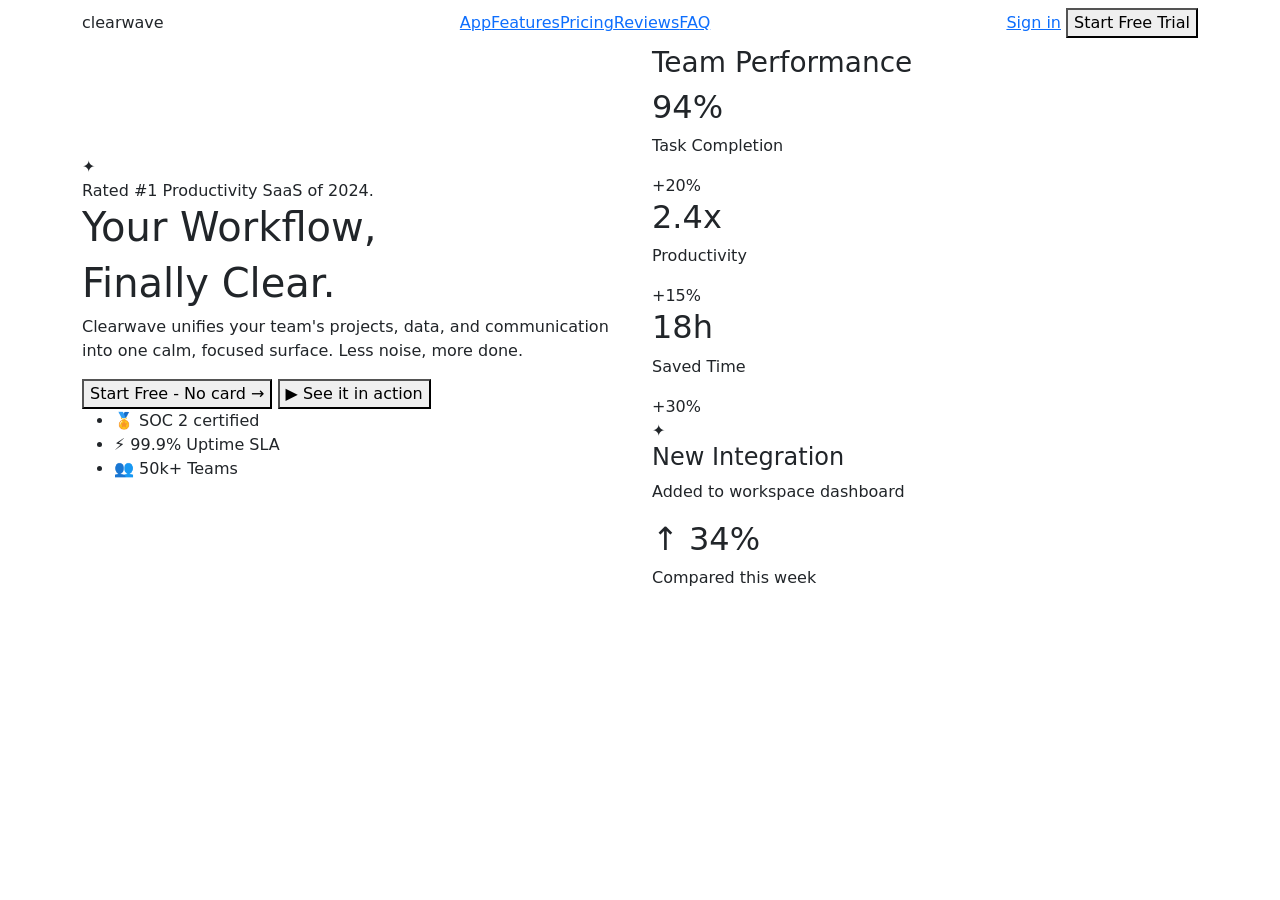
==== index.html @ 6c706d97 "des" ====
<!DOCTYPE html>
<html lang="en">
<head>
    <meta charset="UTF-8">
    <meta name="viewport" content="width=device-width, initial-scale=1.0">
    <link href="https://cdn.jsdelivr.net/npm/bootstrap@5.3.3/dist/css/bootstrap.min.css" rel="stylesheet">
    <link rel="stylesheet" href="folder1.css">
    <link rel="preconnect" href="https://fonts.googleapis.com">
<link rel="preconnect" href="https://fonts.gstatic.com" crossorigin>
<link href="https://fonts.googleapis.com/css2?family=DM+Sans:ital,opsz,wght@0,9..40,100..1000;1,9..40,100..1000&family=Playfair+Display:ital,wght@0,400..900;1,400..900&display=swap" rel="stylesheet">
    <title>Integrations Section</title>
</head>
</head>

<body>

<header>
    <nav class="navbar navbar-expand-lg">
        <div class="container">

            <div class="clear">
                clear<span>wave</span>
            </div>

            <div class="links d-flex">
                <a href="#">App</a>
                <a href="#">Features</a>
                <a href="#">Pricing</a>
                <a href="#">Reviews</a>
                <a href="#">FAQ</a>
            </div>

            <div class="btn-group-custom">
                <a href="#" class="signin">Sign in</a>
                <button class="signin-btn">
                    Start Free Trial
                </button>
            </div>

        </div>
    </nav>
</header>

<section class="hero-section">

    <div class="container">

        <div class="row align-items-center">


            <div class="col-lg-6">

                <div class="badge-container">
                    <div class="badge-icon">✦</div>

                    <div class="badge-text">
                        Rated <span>#1 Productivity SaaS</span> of 2024.
                    </div>
                </div>

                <div class="content-section">

                    <h1 class="header">
                        Your Workflow,
                    </h1>

                    <h1 class="header">
                        <span>Finally Clear.</span>
                    </h1>

                </div>

                <div class="content-description">

                    <p class="content">
                        Clearwave unifies your team's projects, data,
                        and communication into one calm, focused
                        surface. Less noise, more done.
                    </p>

                </div>

                <div class="btn-click">

                    <button class="first-btn">
                        Start Free - No card →
                    </button>

                    <button class="second-btn">
                        ▶ See it in action
                    </button>

                </div>

                <div class="three">

                    <ul>
                        <li>🏅 SOC 2 certified</li>
                        <li>⚡ 99.9% Uptime SLA</li>
                        <li>👥 50k+ Teams</li>
                    </ul>

                </div>

            </div>


            <div class="col-lg-6">

                <div class="right">

                    <div class="dashboard">

                        <div class="dashboard-top">

                            <div class="dots">
                                <span class="red"></span>
                                <span class="yellow"></span>
                                <span class="green"></span>
                            </div>

                            <h3>Team Performance</h3>

                            <div class="chart">

                                <div class="bar small"></div>
                                <div class="bar medium"></div>
                                <div class="bar small"></div>

                                <div class="bar active tall"></div>

                                <div class="bar medium"></div>

                                <div class="bar active extra"></div>

                                <div class="bar medium"></div>

                                <div class="bar active huge"></div>

                            </div>

                        </div>

                        <div class="stats">

                            <div class="box">
                                <h2>94%</h2>
                                <p>Task Completion</p>
                                <span>+20%</span>
                            </div>

                            <div class="box">
                                <h2>2.4x</h2>
                                <p>Productivity</p>
                                <span>+15%</span>
                            </div>

                            <div class="box">
                                <h2>18h</h2>
                                <p>Saved Time</p>
                                <span>+30%</span>
                            </div>

                        </div>

                    </div>

                    <div class="integration-card">

                        <div class="icon">✦</div>

                        <div class="text">
                            <h4>New Integration</h4>
                            <p>Added to workspace dashboard</p>
                        </div>

                    </div>

                    <div class="growth-card">
                        <h2>↑ 34%</h2>
                        <p>Compared this week</p>
                    </div>

                </div>

            </div>

        </div>

    </div>

</section>

</body>
</html>
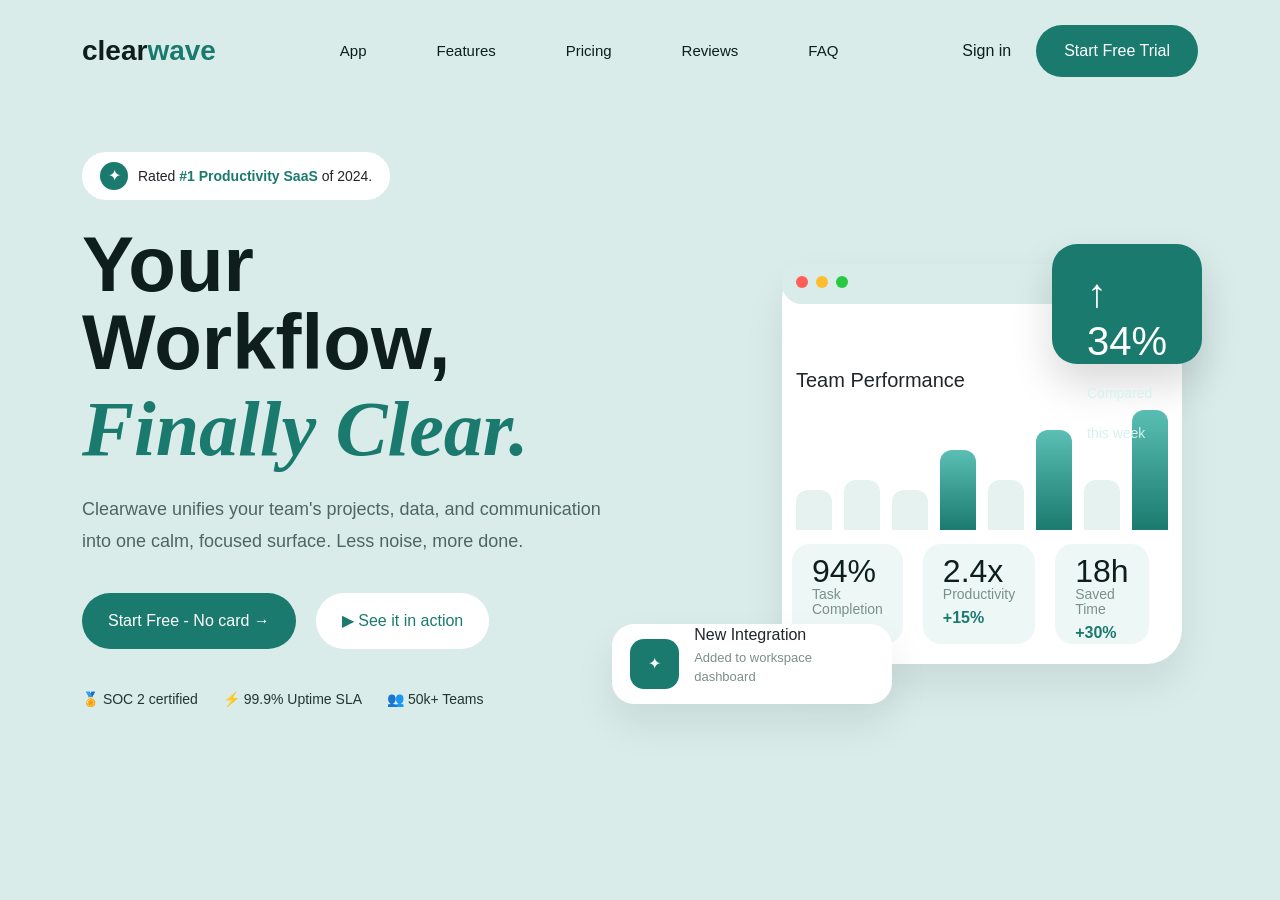
==== commit dc9f3b00: "des" ====
--- a/index.html
+++ b/index.html
@@ -4,7 +4,7 @@
     <meta charset="UTF-8">
     <meta name="viewport" content="width=device-width, initial-scale=1.0">
     <link href="https://cdn.jsdelivr.net/npm/bootstrap@5.3.3/dist/css/bootstrap.min.css" rel="stylesheet">
-    <link rel="stylesheet" href="folder1.css">
+    <link rel="stylesheet" href="chick1.css">
     <link rel="preconnect" href="https://fonts.googleapis.com">
 <link rel="preconnect" href="https://fonts.gstatic.com" crossorigin>
 <link href="https://fonts.googleapis.com/css2?family=DM+Sans:ital,opsz,wght@0,9..40,100..1000;1,9..40,100..1000&family=Playfair+Display:ital,wght@0,400..900;1,400..900&display=swap" rel="stylesheet">
--- a/chick1.css
+++ b/chick1.css
@@ -0,0 +1,379 @@
+:root{
+    --accent:#1A7A6E;
+    --accent-light:#5BBFB5;
+}
+
+*{
+    margin:0;
+    padding:0;
+    box-sizing:border-box;
+}
+
+body{
+    font-family:'DM Sans',sans-serif;
+    background:#d9ecea;
+    overflow-x:hidden;
+}
+
+
+
+.navbar{
+    padding:25px 0;
+}
+
+.clear{
+    color:#0D1E1C;
+    font-size:28px;
+    font-weight:800;
+}
+
+.clear span{
+    color:#1A7A6E;
+}
+
+.links{
+    display:flex;
+    gap:70px;
+}
+
+.links a{
+    text-decoration:none;
+    color:#0D1E1C;
+    font-size:15px;
+    
+}
+
+.btn-group-custom{
+    display:flex;
+    align-items:center;
+    gap:25px;
+}
+
+.signin{
+    text-decoration:none;
+    color:#0D1E1C;
+}
+
+.signin-btn{
+    border:none;
+    background:#1A7A6E;
+    color:white;
+    padding:14px 28px;
+    border-radius:999px;
+    cursor:pointer;
+}
+
+.hero-section{
+    padding:50px 0;
+}
+
+
+
+.badge-container{
+    display:inline-flex;
+    align-items:center;
+    gap:10px;
+    background:#fff;
+    padding:10px 18px;
+    border-radius:40px;
+    margin-bottom:25px;
+}
+
+.badge-icon{
+    width:28px;
+    height:28px;
+    border-radius:50%;
+    background:#1A7A6E;
+    color:#fff;
+    display:flex;
+    justify-content:center;
+    align-items:center;
+}
+
+.badge-text{
+    font-size:14px;
+}
+
+.badge-text span{
+    color:#1A7A6E;
+    font-weight:700;
+}
+
+
+
+.header{
+    font-size:78px;
+    line-height:1;
+    font-weight:800;
+    color:#0D1E1C;
+}
+
+.header span{
+    color:#1A7A6E;
+    font-family:'Playfair Display',serif;
+    font-style:italic;
+    font-weight:600;
+}
+
+.content-description{
+    margin-top:25px;
+}
+
+.content{
+    font-size:18px;
+    line-height:1.8;
+    color:#4d6663;
+}
+
+.btn-click{
+    display:flex;
+    gap:20px;
+    margin-top:35px;
+}
+
+.first-btn{
+    border:none;
+    background:#1A7A6E;
+    color:white;
+    padding:16px 26px;
+    border-radius:999px;
+}
+
+.second-btn{
+    border:none;
+    background:white;
+    color:#1A7A6E;
+    padding:16px 26px;
+    border-radius:999px;
+}
+
+
+
+.three{
+    margin-top:40px;
+}
+
+.three ul{
+    list-style:none;
+    display:flex;
+    gap:25px;
+    padding-left:0;
+}
+
+.three li{
+    font-size:14px;
+    color:#233533;
+}
+
+
+
+.right{
+    position:relative;
+    min-height:450px;
+}
+
+
+
+.dashboard{
+    background:white;
+    border-radius:35px;
+    padding:30px;
+    height:400px;
+    width:400px;
+    margin-top:100px;
+    margin-left:130px;
+    box-shadow:0 20px 40px rgba(0,0,0,.08);
+
+
+
+}.dashboard-top{
+    background-color:#d9ecea;
+    height:40px;
+    border-radius:60px;
+    width:400px;
+    padding:12px 14px;
+    margin-top:-30px;
+    margin-right:200px;
+    margin-left:-30px;
+
+
+}
+
+.dots{
+    display:flex;
+    gap:8px;
+    margin-bottom:120px;
+    border-color:#bef3ee;
+    
+    
+}
+
+.dots span{
+    width:12px;
+    height:12px;
+    border-radius:50%;
+}
+
+.red{
+    background:#ff5f57;
+}
+
+.yellow{
+    background:#febc2e;
+}
+
+.green{
+    background:#28c840;
+}
+
+.dashboard h3{
+    font-size:20px;
+    margin-top:-40px;
+
+}
+
+
+
+.chart{
+    height:180px;
+    display:flex;
+    align-items:flex-end;
+    gap:12px;
+    margin-top:-50px;
+}
+
+.bar{
+    width:100px;
+    border-radius:12px 12px 0 0;
+}
+
+.small{
+    height:40px;
+    background:#e6f2ef;
+}
+
+.medium{
+    height:50px;
+    background:#e6f2ef;
+    width:100px;
+}
+
+.tall{
+    height:80px;
+}
+
+.extra{
+    height:100px;
+}
+
+.huge{
+    height:120px;
+}
+
+.active{
+    background:linear-gradient(
+        to top,
+        #1A7A6E,
+        #5BBFB5
+    );
+}
+
+
+.stats{
+    display:flex;
+    gap:20px;
+    margin-top:240px;
+    width:280px;
+    margin-left:-20px;
+    height:100px;
+   
+
+}
+
+.box{
+    flex:1;
+    background:#edf8f6;
+    border-radius:18px;
+    padding:20px;
+    line-height: 15px;
+}
+
+.box h2{
+    font-size:32px;
+    color:#0D1E1C;
+    line-height: 15px;
+}
+
+.box p{
+    color:#7b8f8b;
+    line-height: 15px;
+    font-size:14px;
+    margin:8px 0;
+}
+
+.box span{
+    color:#1A7A6E;
+    font-weight:700;
+}
+
+
+
+.integration-card{
+    position:absolute;
+    background:white;
+    width:280px;
+    height:80px;
+    padding:18px;
+    border-radius:22px;
+    display:flex;
+    align-items:center;
+    gap:15px;
+    margin-left:-40px;
+    margin-top:-40px;
+    box-shadow:0 20px 40px rgba(0,0,0,.08);
+}
+
+.icon{
+    width:50px;
+    height:50px;
+    border-radius:14px;
+    background:#1A7A6E;
+    color:white;
+    display:flex;
+    justify-content:center;
+    align-items:center;
+}
+
+.text h4{
+    font-size:16px;
+    margin-bottom:4px;
+}
+
+.text p{
+    font-size:13px;
+    color:#7b8f8b;
+}
+
+.growth-card{
+    position:absolute;
+    height:120px;
+    line-height: 40px;
+    top:10px;
+    margin-left:400px;
+    margin-top:-30px;
+    background:#1A7A6E;
+    color:white;
+    padding:25px 35px;
+    border-radius:25px;
+    box-shadow:0 20px 40px rgba(0,0,0,.15);
+}
+
+.growth-card h2{
+    font-size:40px;
+    margin-bottom:8px;
+}
+
+.growth-card p{
+    font-size:14px;
+    color:#d5f2ee;
+}
